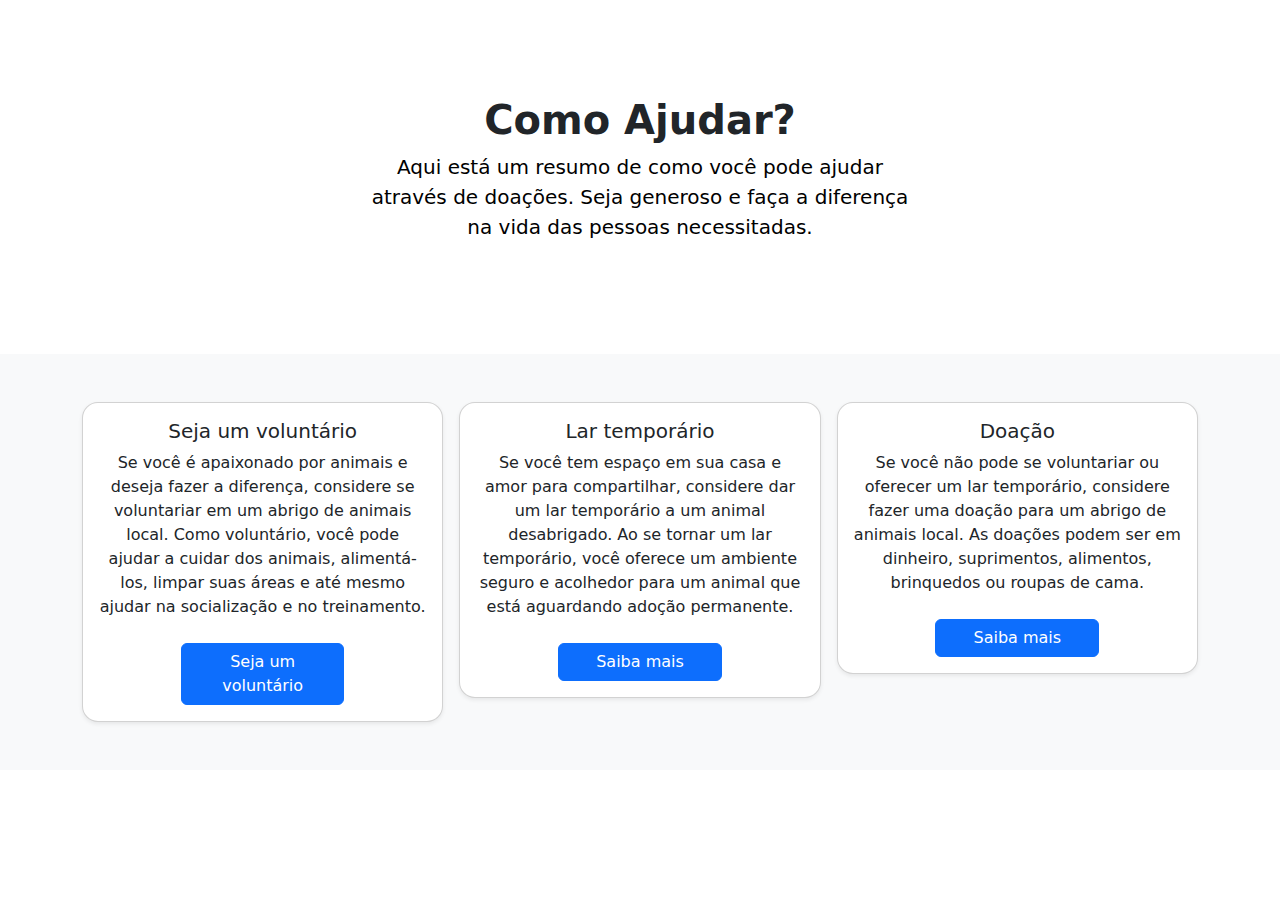
==== MissãoMeuPet/html/doeCausa.html @ 5b43c539 "Add files via upload" ====
<!DOCTYPE html>
<html lang="pt-br">
  <head>
    <meta charset="UTF-8" />
    <meta name="viewport" content="width=device-width, initial-scale=1.0" />
    <title>Doe para a causa</title>
    <link rel="shortcut icon" type="imagex/png" href="./Images/iconPage.svg">
    <link
      href="https://cdn.jsdelivr.net/npm/bootstrap@5.3.3/dist/css/bootstrap.min.css"
      rel="stylesheet"
      integrity="sha384-QWTKZyjpPEjISv5WaRU9OFeRpok6YctnYmDr5pNlyT2bRjXh0JMhjY6hW+ALEwIH"
      crossorigin="anonymous"
    />
    <link rel="stylesheet" href="style.css">
  </head>

  <body class="page-4"> 
    <main> 
      <section class="py-5 text-center section-title">
        <div class="container">
          <div class="row py-lg-5">
            <div class="col-lg-6 col-md-8 mx-auto">
              <h1 class="fw-bold h1">Como Ajudar?</h1>
              <p class="lead text-black">
                Aqui está um resumo de como você pode ajudar através de doações. Seja generoso e faça a diferença na vida das pessoas necessitadas.
              </p>
              </p>
            </div>
          </div>
        </div>
      </section>

      <div class="album py-5 bg-body-tertiary text-center">
        <div class="container">
          <div class="row row-cols-1 row-cols-sm-2 row-cols-md-3 g-3">

            <!-- Card Voluntário -->
            <div class="col-12 col-md-4">
              <div class="card rounded-4 shadow-sm rounded-3 overflow-hidden">
                <img src="../images/card-voluntario.jpg" class="img-fluid" alt="">
                <div class="card-body">
                  <h2 class="fs-5">Seja um voluntário</h2>

                  <p class="card-text">
                    Se você é apaixonado por animais e deseja fazer a diferença, considere se voluntariar em um abrigo de animais local. 
                    Como voluntário, você pode ajudar a cuidar dos animais, alimentá-los, limpar suas áreas e até mesmo ajudar na socialização e no treinamento.
                  </p>

                  <button type="button" class="btn btn-primary w-50 mt-4 m-auto d-block" data-bs-toggle="modal" data-bs-target="#modal-voluntario">
                    Seja um voluntário
                  </button>
                </div>
              </div>
            </div>
            <!-- Card Lar temporário -->
            <div class="col-12 col-md-4">
              <div class="card rounded-4 shadow-sm rounded-3 overflow-hidden">
                <img src="../images/card-lar.jpg" class="img-fluid" alt="">
                <div class="card-body">
                  <h2 class="fs-5">
                    Lar temporário
                  </h2>

                  <p class="card-text">
                    Se você tem espaço em sua casa e amor para compartilhar, considere dar um lar temporário a um animal desabrigado. 
                    Ao se tornar um lar temporário, você oferece um ambiente seguro e acolhedor para um animal que está aguardando adoção permanente. 
                  </p>
                  <button class="btn btn-primary w-50 mt-4 m-auto d-block" data-bs-toggle="modal" data-bs-target="#modal-lar">
                    Saiba mais
                  </button>
                </div>
              </div>
            </div>
            <!-- Card Doação -->
            <div class="col-12 col-md-4">
              <div class="card rounded-4 shadow-sm rounded-3 overflow-hidden">
                <img src="../images/card-doacao.jpg" class="img-fluid" alt="">
                <div class="card-body">
                  <h2 class="fs-5">
                    Doação
                  </h2>

                  <p class="card-text">
                    Se você não pode se voluntariar ou oferecer um lar temporário, considere fazer uma doação para um abrigo de animais local. 
                    As doações podem ser em dinheiro, suprimentos, alimentos, brinquedos ou roupas de cama. 
                  </p>
                  <button class="btn btn-primary w-50 mt-4 m-auto d-block" data-bs-target="#modal-doacao" data-bs-toggle="modal">
                    Saiba mais
                  </button>
                </div>
              </div>
            </div>
          </div>
        </div>
      </div>

      <!-- Modals -->

      <!-- Modal Voluntário -->
      <div class="modal fade" id="modal-voluntario" tabindex="-1" aria-labelledby="modal-voluntario" aria-hidden="true">
        <div class="modal-dialog">
          <div class="modal-content">
            <div class="modal-header">
              <h1 class="modal-title fs-5" id="exampleModalLabel">Seja uma voluntário</h1>
              <button type="button" class="btn-close" data-bs-dismiss="modal" aria-label="Close"></button>
            </div>
            <div class="modal-body">
              <form class="row g-3">
                <div class="col-md-6">
                  <label for="inputEmail4" class="form-label">Nome</label>
                  <input type="email" class="form-control" id="inputEmail4">
                </div>
                <div class="col-md-6">
                  <label for="inputPassword4" class="form-label">Sobrenome</label>
                  <input type="text" class="form-control" id="inputPassword4">
                </div>
                <div class="col-md-12">
                  <label for="inputPassword4" class="form-label">Email</label>
                  <input type="email" class="form-control" id="inputPassword4">
                </div>
                <div class="col-md-12">
                  <label for="inputPassword4" class="form-label">Telefone ou Celular</label>
                  <input type="text" class="form-control" id="inputPassword4">
                </div>
                <div class="col-md-6">
                  <label for="inputCity" class="form-label">Cidade</label>
                  <input type="text" class="form-control" id="inputCity">
                </div>
                <div class="col-md-4">
                  <label for="inputState" class="form-label">Estado</label>
                 <input type="text" class="form-control">
                </div>
                <div class="col-md-2">
                  <label for="inputZip" class="form-label">Cep</label>
                  <input type="text" class="form-control" id="inputZip">
                </div>
                <div class="col-12">
                  <div class="form-check">
                    <input class="form-check-input" type="checkbox" id="gridCheck">
                    <label class="form-check-label" for="gridCheck">
                      Concordar com os termos
                    </label>
                  </div>
                </div>
              </form>
            </div>
            <div class="modal-footer">
              <button type="button" class="btn btn-secondary" data-bs-dismiss="modal">Fechar</button>
              <button type="button" class="btn btn-primary" id="toast-voluntario" data-bs-dismiss="modal">Enviar solicitação</button>
            </div>
          </div>
        </div>
      </div>

      <!-- Modal Lar -->
      <div class="modal fade" id="modal-lar" tabindex="-1" aria-labelledby="modal-lar" aria-hidden="true">
        <div class="modal-dialog">
          <div class="modal-content">
            <div class="modal-header">
              <h1 class="modal-title fs-5" id="exampleModalLabel">Lar temporário</h1>
              <button type="button" class="btn-close" data-bs-dismiss="modal" aria-label="Close"></button>
            </div>
            <div class="modal-body">
              <form class="row g-3">
                <div class="col-md-6">
                  <label for="inputEmail4" class="form-label">Nome</label>
                  <input type="email" class="form-control" id="inputEmail4">
                </div>
                <div class="col-md-6">
                  <label for="inputPassword4" class="form-label">Sobrenome</label>
                  <input type="text" class="form-control" id="inputPassword4">
                </div>
                <div class="col-md-12">
                  <label for="inputPassword4" class="form-label">Email</label>
                  <input type="email" class="form-control" id="inputPassword4">
                </div>
                <div class="col-md-12">
                  <label for="inputPassword4" class="form-label">CPF</label>
                  <input type="text" class="form-control" id="inputPassword4">
                </div>
                <div class="col-md-12">
                  <label for="inputPassword4" class="form-label">Telefone ou Celular</label>
                  <input type="text" class="form-control" id="inputPassword4">
                </div>
                <div class="col-md-6">
                  <label for="inputCity" class="form-label">Cidade</label>
                  <input type="text" class="form-control" id="inputCity">
                </div>
                <div class="col-md-4">
                  <label for="inputState" class="form-label">Estado</label>
                 <input type="text" class="form-control">
                </div>
                <div class="col-md-2">
                  <label for="inputZip" class="form-label">Cep</label>
                  <input type="text" class="form-control" id="inputZip">
                </div>
                <div class="col-12">
                  <div class="form-check">
                    <input class="form-check-input" type="checkbox" id="gridCheck">
                    <label class="form-check-label" for="gridCheck">
                      Concordar com os termos
                    </label>
                  </div>
                </div>
              </form>
            </div>
            <div class="modal-footer">
              <button type="button" class="btn btn-secondary" data-bs-dismiss="modal">Fechar</button>
              <button type="button" class="btn btn-primary" id="toast-voluntario">Enviar solicitação</button>
            </div>
          </div>
        </div>
      </div>

      <!-- Modal Lar -->
      <div class="modal fade" id="modal-doacao" tabindex="-1" aria-labelledby="modal-doacao" aria-hidden="true">
        <div class="modal-dialog">
          <div class="modal-content">
            <div class="modal-header">
              <h1 class="modal-title fs-5" id="exampleModalLabel">Faça uma doação</h1>
              <button type="button" class="btn-close" data-bs-dismiss="modal" aria-label="Close"></button>
            </div>
            <div class="modal-body">
              <form class="row g-3">
                <div class="col-md-6">
                  <label for="inputEmail4" class="form-label">Nome</label>
                  <input type="email" class="form-control" id="inputEmail4">
                </div>
                <div class="col-md-6">
                  <label for="inputPassword4" class="form-label">Sobrenome</label>
                  <input type="text" class="form-control" id="inputPassword4">
                </div>
                <div class="col-md-12">
                  <label for="inputPassword4" class="form-label">Email</label>
                  <input type="email" class="form-control" id="inputPassword4">
                </div>
                <div class="col-md-12">
                  <label for="inputPassword4" class="form-label">CPF</label>
                  <input type="text" class="form-control" id="inputPassword4">
                </div>
                <div class="col-md-12">
                  <label for="inputPassword4" class="form-label">Telefone ou Celular</label>
                  <input type="text" class="form-control" id="inputPassword4">
                </div>
                <div class="col-md-6">
                  <label for="inputCity" class="form-label">Cidade</label>
                  <input type="text" class="form-control" id="inputCity">
                </div>
                <div class="col-md-4">
                  <label for="inputState" class="form-label">Estado</label>
                 <input type="text" class="form-control">
                </div>
                <div class="col-md-2">
                  <label for="inputZip" class="form-label">Cep</label>
                  <input type="text" class="form-control" id="inputZip">
                </div>
                <div class="col-md-12">
                  <label for="doacoes">Itens aceitos</label>
                  <select name="doacoes" id="doacoes" class="form-select">
                    <option value="racao">Ração</option>
                    <option value="brinquedos">Brinquedos</option>
                    <option value="roupas">Roupas</option>
                    <option value="dinheiro">Dinheiro</option>
                  </select>
                </div>
                <div class="col-12">
                  <div class="form-check">
                    <input class="form-check-input" type="checkbox" id="gridCheck">
                    <label class="form-check-label" for="gridCheck">
                      Concordar com os termos
                    </label>
                  </div>
                </div>
              </form>
            </div>
            <div class="modal-footer">
              <button type="button" class="btn btn-secondary" data-bs-dismiss="modal">Fechar</button>
              <button type="button" class="btn btn-primary" id="toast-voluntario">Enviar solicitação</button>
            </div>
          </div>
        </div>
      </div>
    </main>
    <script
      src="https://cdn.jsdelivr.net/npm/bootstrap@5.3.3/dist/js/bootstrap.bundle.min.js"
      integrity="sha384-YvpcrYf0tY3lHB60NNkmXc5s9fDVZLESaAA55NDzOxhy9GkcIdslK1eN7N6jIeHz"
      crossorigin="anonymous"
    ></script>
  </body>
</html>
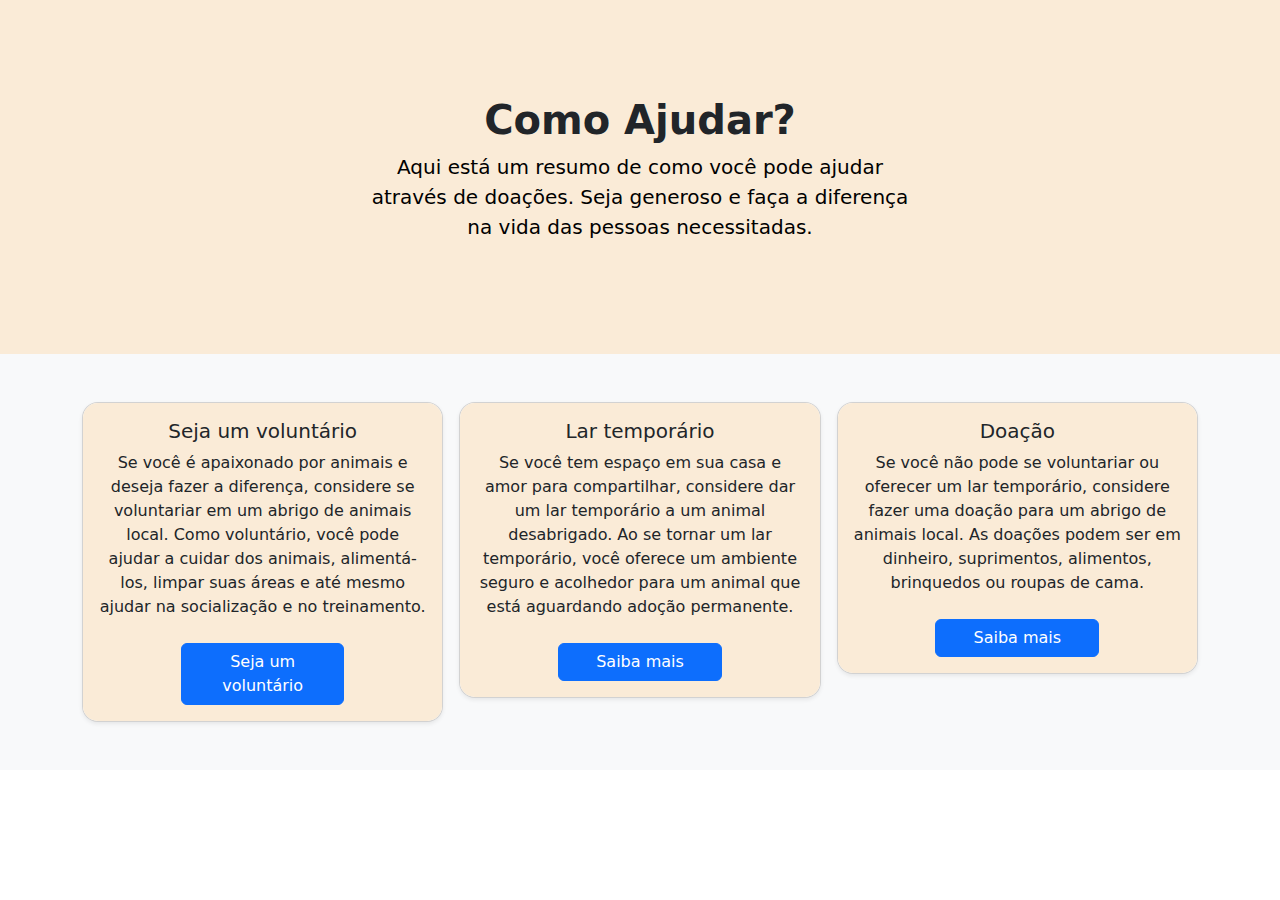
==== commit e574bb07: "update: errors" ====
--- a/MissãoMeuPet/html/doeCausa.html
+++ b/MissãoMeuPet/html/doeCausa.html
@@ -4,14 +4,14 @@
     <meta charset="UTF-8" />
     <meta name="viewport" content="width=device-width, initial-scale=1.0" />
     <title>Doe para a causa</title>
-    <link rel="shortcut icon" type="imagex/png" href="./Images/iconPage.svg">
+    <link rel="shortcut icon" type="imagex/png" href="../Images/iconPage.svg">
     <link
       href="https://cdn.jsdelivr.net/npm/bootstrap@5.3.3/dist/css/bootstrap.min.css"
       rel="stylesheet"
       integrity="sha384-QWTKZyjpPEjISv5WaRU9OFeRpok6YctnYmDr5pNlyT2bRjXh0JMhjY6hW+ALEwIH"
       crossorigin="anonymous"
     />
-    <link rel="stylesheet" href="style.css">
+    <link rel="stylesheet" href="../css/styleDoeCausa.css">
   </head>
 
   <body class="page-4"> 
--- a/MissãoMeuPet/css/styleDoeCausa.css
+++ b/MissãoMeuPet/css/styleDoeCausa.css
@@ -0,0 +1,27 @@
+:root {
+    --champagne-color: #FAEBD7;
+    --tidewater-color: #2F4F4F;
+    --fortuna-color: #DAA520;
+}
+
+.section-title {
+    background-color: var(--champagne-color);
+}
+
+.card {
+    transition: 0.3s;
+    cursor: pointer;
+}
+
+.card:hover {
+    scale: 1.02;
+    transition: 0.3s;
+}
+
+.card-body {
+    background-color: var(--champagne-color);
+}
+
+/* .modal-content {
+    background-color: var(--champagne-color);
+} */